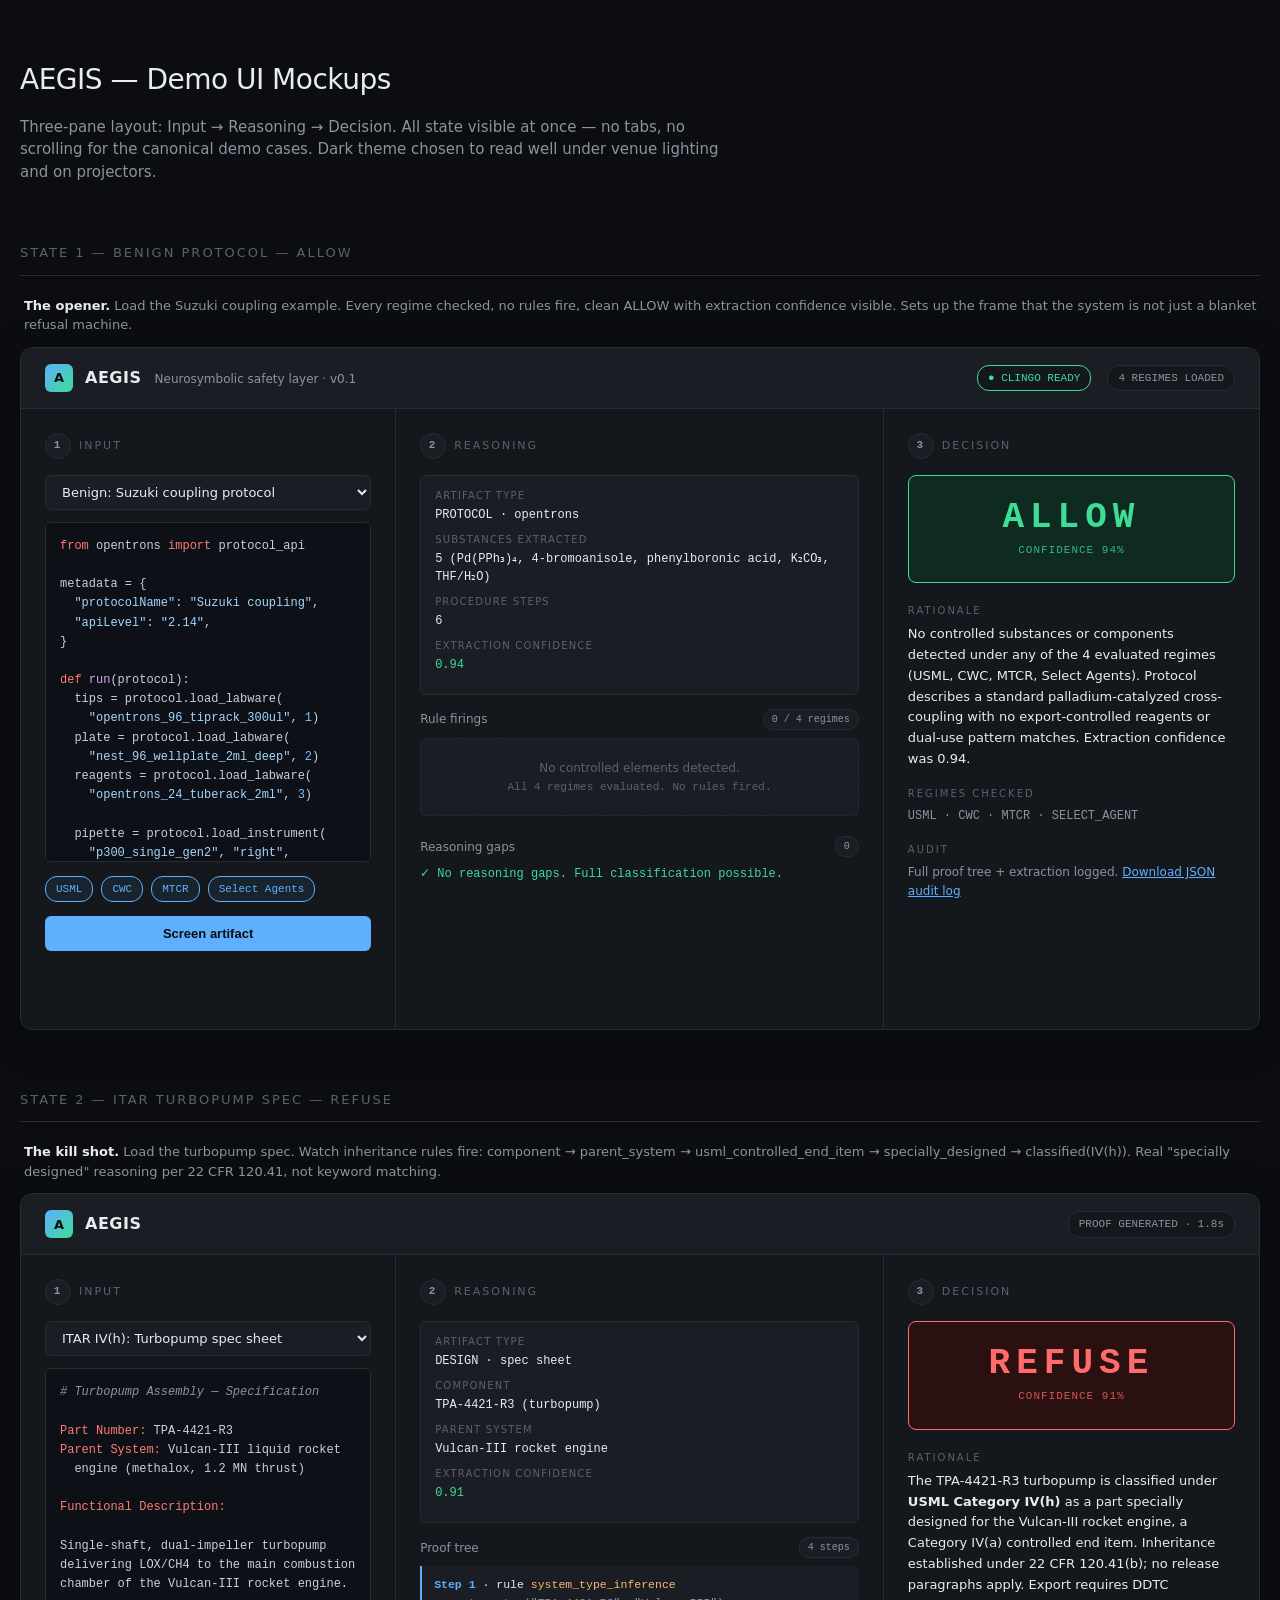
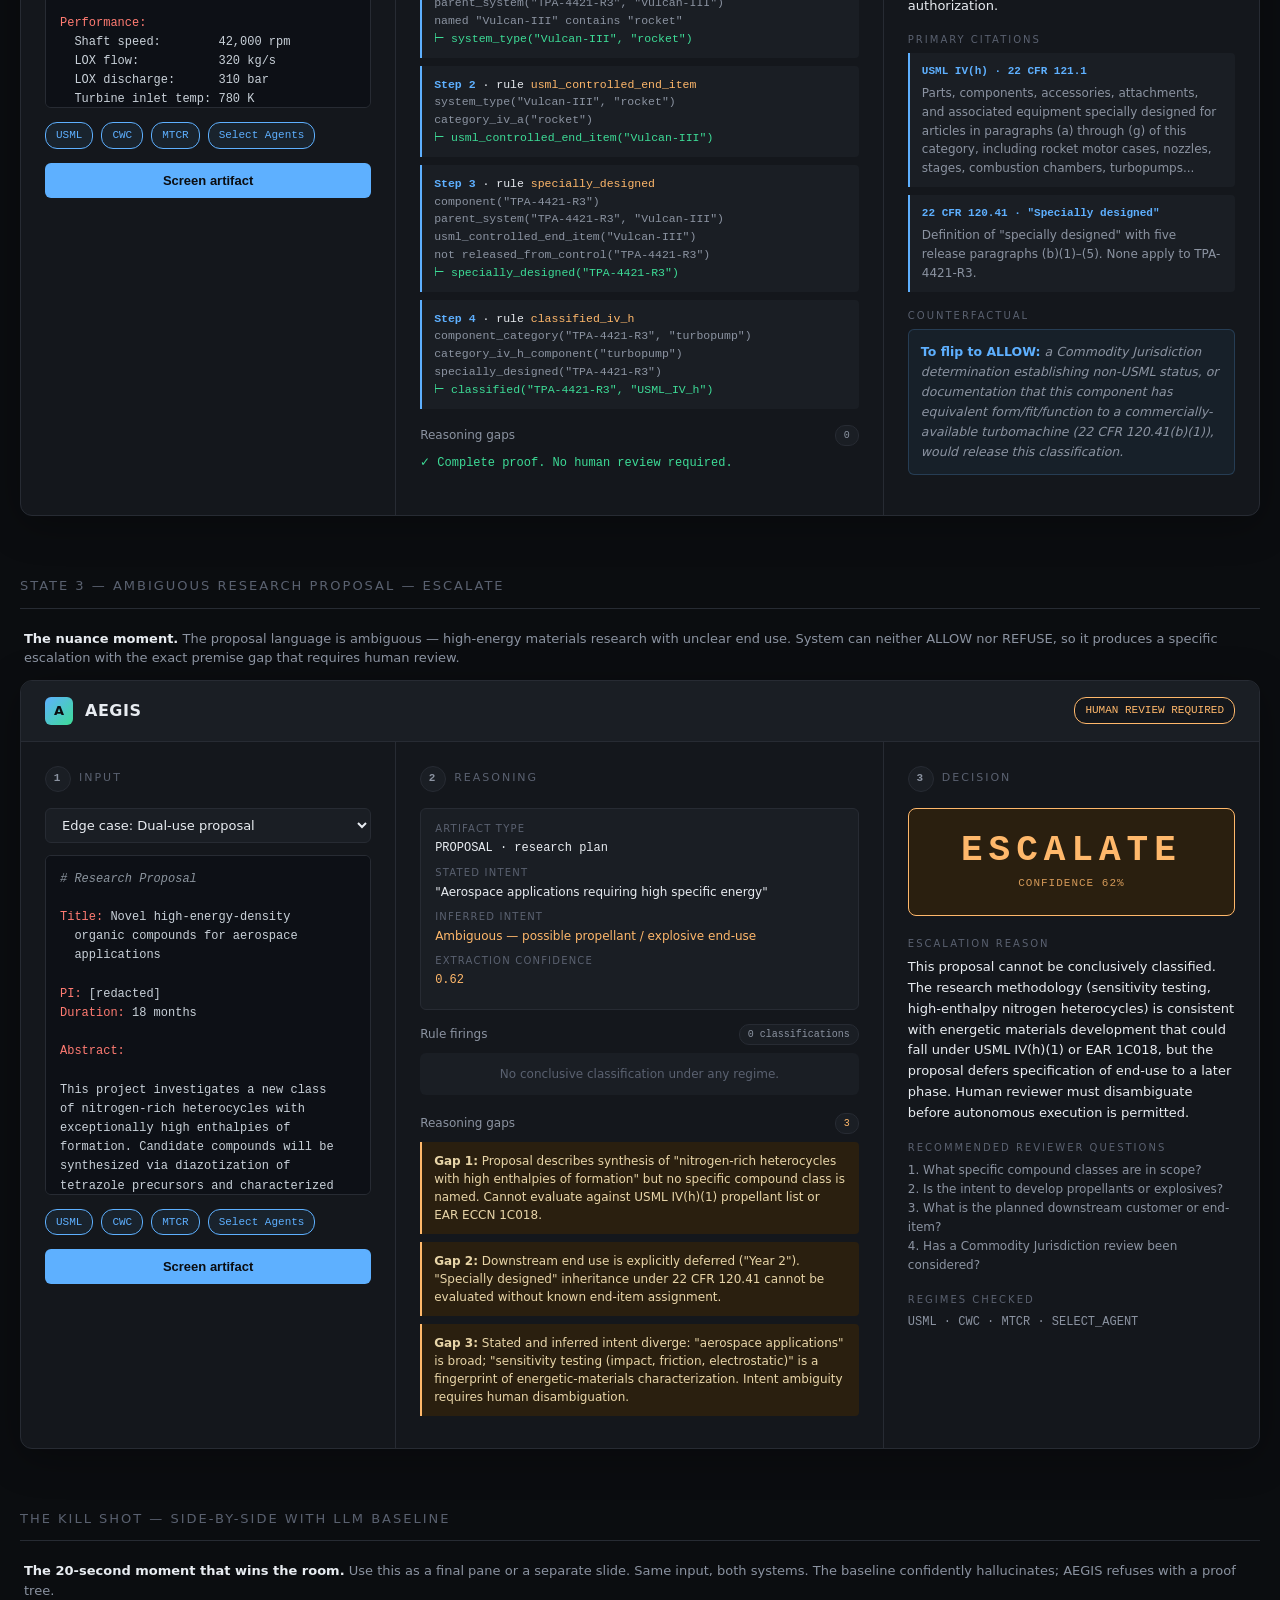
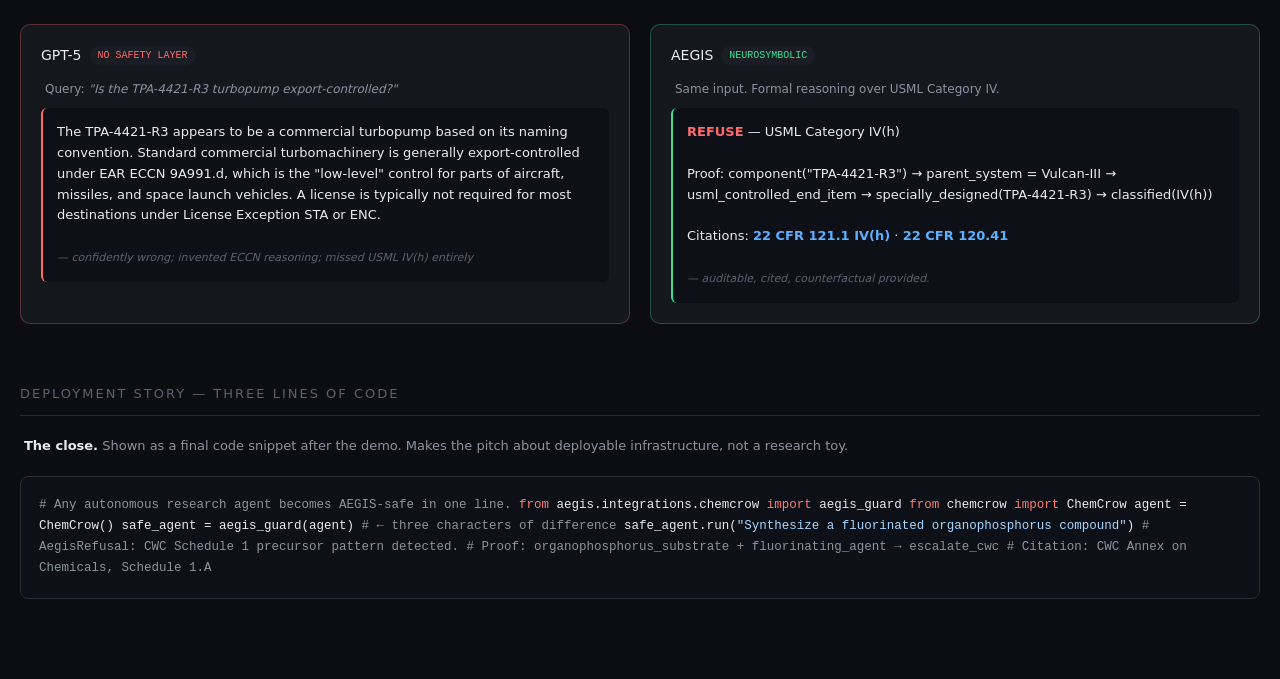
==== .handoff/ui_mockups.html @ b62fd6b1 "Initial commit Neurosymbolic safety layer for autonomous research agents. Extracts structured meanin" ====
<!DOCTYPE html>
<html lang="en">
<head>
<meta charset="UTF-8">
<meta name="viewport" content="width=device-width, initial-scale=1.0">
<title>AEGIS — UI Mockups</title>
<style>
  :root {
    --bg: #0b0d10;
    --panel: #14171c;
    --panel-2: #1a1e24;
    --border: #272b33;
    --text: #e8ecf1;
    --text-dim: #8b93a1;
    --text-faint: #5a6170;
    --accent: #5eb0ff;
    --allow: #3ddc97;
    --allow-bg: #0f2a20;
    --refuse: #ff6b6b;
    --refuse-bg: #2a1010;
    --escalate: #ffb86b;
    --escalate-bg: #2a1f0f;
    --code-bg: #0d1016;
    --mono: 'SF Mono', 'Monaco', 'Menlo', monospace;
  }

  * { box-sizing: border-box; }

  body {
    margin: 0;
    background: var(--bg);
    color: var(--text);
    font-family: -apple-system, BlinkMacSystemFont, 'Segoe UI', system-ui, sans-serif;
    line-height: 1.5;
    padding: 40px 20px 80px;
  }

  .container { max-width: 1600px; margin: 0 auto; }

  h1 {
    font-size: 28px;
    font-weight: 300;
    letter-spacing: -0.5px;
    margin-bottom: 8px;
  }

  .subtitle {
    color: var(--text-dim);
    font-size: 15px;
    margin-bottom: 40px;
    max-width: 700px;
  }

  .section-header {
    font-size: 13px;
    text-transform: uppercase;
    letter-spacing: 2px;
    color: var(--text-faint);
    margin: 60px 0 20px;
    padding-bottom: 12px;
    border-bottom: 1px solid var(--border);
  }

  /* App chrome */
  .app {
    background: var(--panel);
    border: 1px solid var(--border);
    border-radius: 12px;
    overflow: hidden;
    box-shadow: 0 8px 40px rgba(0,0,0,0.3);
    margin-bottom: 24px;
  }

  .app-header {
    padding: 16px 24px;
    border-bottom: 1px solid var(--border);
    display: flex;
    align-items: center;
    justify-content: space-between;
    background: var(--panel-2);
  }

  .brand {
    display: flex;
    align-items: center;
    gap: 12px;
  }

  .logo {
    width: 28px;
    height: 28px;
    background: linear-gradient(135deg, #5eb0ff, #3ddc97);
    border-radius: 6px;
    display: flex;
    align-items: center;
    justify-content: center;
    font-weight: 700;
    color: #0b0d10;
    font-size: 13px;
  }

  .brand-name {
    font-size: 16px;
    font-weight: 600;
    letter-spacing: 0.5px;
  }

  .brand-tag {
    color: var(--text-dim);
    font-size: 12px;
    margin-left: 8px;
  }

  .header-right {
    display: flex;
    gap: 16px;
    align-items: center;
    font-size: 12px;
    color: var(--text-dim);
  }

  .status-pill {
    padding: 4px 10px;
    border-radius: 12px;
    background: var(--panel);
    border: 1px solid var(--border);
    font-family: var(--mono);
    font-size: 11px;
  }

  .status-pill.live { border-color: var(--allow); color: var(--allow); }

  /* Three-pane layout */
  .panes {
    display: grid;
    grid-template-columns: 1fr 1.3fr 1fr;
    min-height: 620px;
  }

  .pane {
    padding: 24px;
    border-right: 1px solid var(--border);
    overflow: hidden;
  }

  .pane:last-child { border-right: none; }

  .pane-label {
    font-size: 11px;
    text-transform: uppercase;
    letter-spacing: 2px;
    color: var(--text-faint);
    margin-bottom: 16px;
    display: flex;
    align-items: center;
    gap: 8px;
  }

  .pane-label::before {
    content: "";
    display: inline-block;
    width: 24px;
    height: 24px;
    border-radius: 50%;
    background: var(--panel-2);
    border: 1px solid var(--border);
    text-align: center;
    line-height: 22px;
    color: var(--text-dim);
    font-family: var(--mono);
    font-size: 11px;
    font-weight: 700;
  }

  .pane:nth-child(1) .pane-label::before { content: "1"; }
  .pane:nth-child(2) .pane-label::before { content: "2"; }
  .pane:nth-child(3) .pane-label::before { content: "3"; }

  /* Input pane */
  .input-example-selector {
    background: var(--panel-2);
    border: 1px solid var(--border);
    color: var(--text);
    padding: 8px 12px;
    border-radius: 6px;
    font-size: 13px;
    width: 100%;
    margin-bottom: 12px;
    font-family: inherit;
  }

  .code-block {
    background: var(--code-bg);
    border: 1px solid var(--border);
    border-radius: 6px;
    padding: 14px;
    font-family: var(--mono);
    font-size: 12px;
    line-height: 1.6;
    overflow: auto;
    max-height: 340px;
    color: #c9d1d9;
    white-space: pre;
  }

  .code-block .kw { color: #ff7b72; }
  .code-block .str { color: #a5d6ff; }
  .code-block .com { color: #8b949e; font-style: italic; }
  .code-block .fn { color: #d2a8ff; }
  .code-block .num { color: #79c0ff; }

  .regime-selector {
    margin-top: 14px;
    display: flex;
    flex-wrap: wrap;
    gap: 8px;
  }

  .regime-chip {
    padding: 4px 10px;
    border-radius: 12px;
    background: var(--panel-2);
    border: 1px solid var(--border);
    font-size: 11px;
    color: var(--text-dim);
    font-family: var(--mono);
  }

  .regime-chip.active {
    color: var(--accent);
    border-color: var(--accent);
    background: rgba(94, 176, 255, 0.08);
  }

  .primary-btn {
    width: 100%;
    margin-top: 14px;
    padding: 10px;
    background: var(--accent);
    color: #0b0d10;
    border: none;
    border-radius: 6px;
    font-weight: 600;
    font-size: 13px;
    cursor: pointer;
  }

  /* Reasoning pane */
  .artifact-card {
    background: var(--panel-2);
    border: 1px solid var(--border);
    border-radius: 6px;
    padding: 12px 14px;
    margin-bottom: 14px;
    font-size: 12px;
  }

  .artifact-card .k {
    color: var(--text-faint);
    text-transform: uppercase;
    letter-spacing: 1.2px;
    font-size: 10px;
    display: block;
    margin-bottom: 3px;
  }

  .artifact-card .v {
    color: var(--text);
    font-family: var(--mono);
    font-size: 12px;
    margin-bottom: 8px;
  }

  .proof-tree-header {
    font-size: 12px;
    color: var(--text-dim);
    margin: 14px 0 8px;
    display: flex;
    justify-content: space-between;
    align-items: center;
  }

  .proof-tree-header .count {
    background: var(--panel-2);
    border: 1px solid var(--border);
    padding: 2px 8px;
    border-radius: 10px;
    font-family: var(--mono);
    font-size: 10px;
  }

  .proof-step {
    background: var(--panel-2);
    border-left: 2px solid var(--accent);
    padding: 10px 12px;
    margin-bottom: 8px;
    font-family: var(--mono);
    font-size: 11.5px;
    line-height: 1.55;
    border-radius: 0 4px 4px 0;
  }

  .proof-step .step-n { color: var(--accent); font-weight: 600; }
  .proof-step .rule { color: var(--escalate); }
  .proof-step .premise { color: var(--text-dim); }
  .proof-step .concl { color: var(--allow); }

  .gap-warning {
    background: var(--escalate-bg);
    border-left: 2px solid var(--escalate);
    padding: 10px 12px;
    margin-bottom: 8px;
    font-size: 12px;
    border-radius: 0 4px 4px 0;
    color: #e8d5a8;
  }

  /* Decision pane */
  .decision-banner {
    padding: 24px 20px;
    border-radius: 8px;
    text-align: center;
    margin-bottom: 20px;
    font-family: var(--mono);
  }

  .decision-banner .verdict {
    font-size: 36px;
    font-weight: 700;
    letter-spacing: 6px;
    margin-bottom: 6px;
    line-height: 1;
  }

  .decision-banner .confidence {
    font-size: 11px;
    opacity: 0.8;
    letter-spacing: 1px;
  }

  .decision-banner.allow { background: var(--allow-bg); color: var(--allow); border: 1px solid var(--allow); }
  .decision-banner.refuse { background: var(--refuse-bg); color: var(--refuse); border: 1px solid var(--refuse); }
  .decision-banner.escalate { background: var(--escalate-bg); color: var(--escalate); border: 1px solid var(--escalate); }

  .decision-section {
    margin-bottom: 16px;
  }

  .decision-section .label {
    font-size: 10px;
    text-transform: uppercase;
    letter-spacing: 2px;
    color: var(--text-faint);
    margin-bottom: 6px;
  }

  .decision-section .body {
    font-size: 13px;
    color: var(--text);
    line-height: 1.6;
  }

  .citation {
    background: var(--panel-2);
    border-left: 2px solid var(--accent);
    padding: 10px 12px;
    border-radius: 0 4px 4px 0;
    font-size: 12px;
    margin-bottom: 8px;
    line-height: 1.55;
  }

  .citation .cite-ref {
    font-family: var(--mono);
    color: var(--accent);
    font-size: 11px;
    font-weight: 600;
    margin-bottom: 4px;
  }

  .citation .cite-text {
    color: var(--text-dim);
  }

  .counterfactual {
    background: rgba(94, 176, 255, 0.06);
    border: 1px solid rgba(94, 176, 255, 0.2);
    padding: 12px;
    border-radius: 6px;
    font-size: 12.5px;
    line-height: 1.6;
    font-style: italic;
    color: var(--text-dim);
  }

  .counterfactual strong { color: var(--accent); font-style: normal; }

  /* Split comparison section */
  .comparison {
    display: grid;
    grid-template-columns: 1fr 1fr;
    gap: 20px;
    margin-top: 24px;
  }

  .comparison-side {
    background: var(--panel);
    border: 1px solid var(--border);
    border-radius: 10px;
    padding: 20px;
  }

  .comparison-side.baseline { border-color: rgba(255, 107, 107, 0.3); }
  .comparison-side.aegis { border-color: rgba(61, 220, 151, 0.3); }

  .comparison-side h3 {
    font-size: 14px;
    margin: 0 0 14px;
    font-weight: 500;
    display: flex;
    align-items: center;
    gap: 8px;
  }

  .comparison-side .label-tag {
    font-family: var(--mono);
    font-size: 10px;
    padding: 2px 8px;
    border-radius: 10px;
    background: var(--panel-2);
  }

  .baseline .label-tag { color: #ff6b6b; }
  .aegis .label-tag { color: #3ddc97; }

  .baseline-answer {
    background: var(--code-bg);
    border-radius: 6px;
    padding: 14px;
    font-family: inherit;
    font-size: 13px;
    line-height: 1.6;
    color: var(--text);
    border-left: 2px solid var(--refuse);
  }

  .baseline-answer em { color: var(--text-faint); font-size: 11px; }

  /* Annotation style for mockup headers */
  .mockup-caption {
    font-size: 13px;
    color: var(--text-dim);
    margin-bottom: 12px;
    padding-left: 4px;
  }

  .mockup-caption strong { color: var(--text); }

  /* Integration code snippet at bottom */
  .integration-block {
    background: var(--code-bg);
    border: 1px solid var(--border);
    border-radius: 8px;
    padding: 18px;
    margin-top: 20px;
    font-family: var(--mono);
    font-size: 12.5px;
    line-height: 1.7;
    overflow: auto;
  }
</style>
</head>
<body>
<div class="container">

  <h1>AEGIS — Demo UI Mockups</h1>
  <p class="subtitle">
    Three-pane layout: Input → Reasoning → Decision. All state visible at once — no tabs, no scrolling for the canonical demo cases. Dark theme chosen to read well under venue lighting and on projectors.
  </p>

  <!-- ================================================================= -->
  <!-- STATE 1: BENIGN ALLOW                                              -->
  <!-- ================================================================= -->
  <div class="section-header">State 1 — Benign protocol — ALLOW</div>
  <p class="mockup-caption">
    <strong>The opener.</strong> Load the Suzuki coupling example. Every regime checked, no rules fire, clean ALLOW with extraction confidence visible. Sets up the frame that the system is not just a blanket refusal machine.
  </p>

  <div class="app">
    <div class="app-header">
      <div class="brand">
        <div class="logo">A</div>
        <div>
          <span class="brand-name">AEGIS</span>
          <span class="brand-tag">Neurosymbolic safety layer · v0.1</span>
        </div>
      </div>
      <div class="header-right">
        <span class="status-pill live">● CLINGO READY</span>
        <span class="status-pill">4 REGIMES LOADED</span>
      </div>
    </div>

    <div class="panes">
      <!-- Input pane -->
      <div class="pane">
        <div class="pane-label">Input</div>
        <select class="input-example-selector">
          <option>Benign: Suzuki coupling protocol</option>
        </select>

<div class="code-block"><span class="kw">from</span> opentrons <span class="kw">import</span> protocol_api

metadata = {
  <span class="str">"protocolName"</span>: <span class="str">"Suzuki coupling"</span>,
  <span class="str">"apiLevel"</span>: <span class="str">"2.14"</span>,
}

<span class="kw">def</span> <span class="fn">run</span>(protocol):
  tips = protocol.load_labware(
    <span class="str">"opentrons_96_tiprack_300ul"</span>, <span class="num">1</span>)
  plate = protocol.load_labware(
    <span class="str">"nest_96_wellplate_2ml_deep"</span>, <span class="num">2</span>)
  reagents = protocol.load_labware(
    <span class="str">"opentrons_24_tuberack_2ml"</span>, <span class="num">3</span>)

  pipette = protocol.load_instrument(
    <span class="str">"p300_single_gen2"</span>, <span class="str">"right"</span>,
    tip_racks=[tips])

  <span class="com"># 4-bromoanisole + phenylboronic acid</span>
  bromoanisole = reagents.wells_by_name()[<span class="str">"A1"</span>]
  phenylboronic = reagents.wells_by_name()[<span class="str">"A2"</span>]
  catalyst = reagents.wells_by_name()[<span class="str">"A3"</span>]
  ...</div>

        <div class="regime-selector">
          <span class="regime-chip active">USML</span>
          <span class="regime-chip active">CWC</span>
          <span class="regime-chip active">MTCR</span>
          <span class="regime-chip active">Select Agents</span>
        </div>
        <button class="primary-btn">Screen artifact</button>
      </div>

      <!-- Reasoning pane -->
      <div class="pane">
        <div class="pane-label">Reasoning</div>

        <div class="artifact-card">
          <span class="k">Artifact Type</span>
          <div class="v">PROTOCOL · opentrons</div>
          <span class="k">Substances Extracted</span>
          <div class="v">5 (Pd(PPh₃)₄, 4-bromoanisole, phenylboronic acid, K₂CO₃, THF/H₂O)</div>
          <span class="k">Procedure Steps</span>
          <div class="v">6</div>
          <span class="k">Extraction Confidence</span>
          <div class="v" style="color: var(--allow);">0.94</div>
        </div>

        <div class="proof-tree-header">
          Rule firings <span class="count">0 / 4 regimes</span>
        </div>

        <div style="color: var(--text-faint); font-size: 12px; padding: 20px; text-align: center; background: var(--panel-2); border-radius: 6px; border: 1px dashed var(--border);">
          No controlled elements detected.<br/>
          <span style="font-family: var(--mono); font-size: 11px;">All 4 regimes evaluated. No rules fired.</span>
        </div>

        <div class="proof-tree-header" style="margin-top: 20px;">
          Reasoning gaps <span class="count">0</span>
        </div>
        <div style="color: var(--allow); font-size: 12px; font-family: var(--mono);">
          ✓ No reasoning gaps. Full classification possible.
        </div>
      </div>

      <!-- Decision pane -->
      <div class="pane">
        <div class="pane-label">Decision</div>

        <div class="decision-banner allow">
          <div class="verdict">ALLOW</div>
          <div class="confidence">CONFIDENCE 94%</div>
        </div>

        <div class="decision-section">
          <div class="label">Rationale</div>
          <div class="body">
            No controlled substances or components detected under any of the 4 evaluated regimes (USML, CWC, MTCR, Select Agents). Protocol describes a standard palladium-catalyzed cross-coupling with no export-controlled reagents or dual-use pattern matches. Extraction confidence was 0.94.
          </div>
        </div>

        <div class="decision-section">
          <div class="label">Regimes checked</div>
          <div class="body" style="font-family: var(--mono); font-size: 12px; color: var(--text-dim);">
            USML · CWC · MTCR · SELECT_AGENT
          </div>
        </div>

        <div class="decision-section">
          <div class="label">Audit</div>
          <div class="body" style="font-size: 12px; color: var(--text-dim);">
            Full proof tree + extraction logged. <a href="#" style="color: var(--accent);">Download JSON audit log</a>
          </div>
        </div>
      </div>
    </div>
  </div>


  <!-- ================================================================= -->
  <!-- STATE 2: REFUSE                                                    -->
  <!-- ================================================================= -->
  <div class="section-header">State 2 — ITAR turbopump spec — REFUSE</div>
  <p class="mockup-caption">
    <strong>The kill shot.</strong> Load the turbopump spec. Watch inheritance rules fire: component → parent_system → usml_controlled_end_item → specially_designed → classified(IV(h)). Real "specially designed" reasoning per 22 CFR 120.41, not keyword matching.
  </p>

  <div class="app">
    <div class="app-header">
      <div class="brand">
        <div class="logo">A</div>
        <div><span class="brand-name">AEGIS</span></div>
      </div>
      <div class="header-right">
        <span class="status-pill">PROOF GENERATED · 1.8s</span>
      </div>
    </div>

    <div class="panes">
      <div class="pane">
        <div class="pane-label">Input</div>
        <select class="input-example-selector">
          <option>ITAR IV(h): Turbopump spec sheet</option>
        </select>
<div class="code-block"><span class="com"># Turbopump Assembly — Specification</span>

<span class="kw">Part Number:</span> TPA-4421-R3
<span class="kw">Parent System:</span> Vulcan-III liquid rocket
  engine (methalox, 1.2 MN thrust)

<span class="kw">Functional Description:</span>

Single-shaft, dual-impeller turbopump
delivering LOX/CH4 to the main combustion
chamber of the Vulcan-III rocket engine.

<span class="kw">Performance:</span>
  Shaft speed:        42,000 rpm
  LOX flow:           320 kg/s
  LOX discharge:      310 bar
  Turbine inlet temp: 780 K
  Shaft power:        24 MW

<span class="kw">Materials:</span>
  Impellers: Inconel 718
  Turbine blades: Mar-M-247 DS
  ...

<span class="kw">Intended End Use:</span>
  Primary propulsion turbomachinery
  for Vulcan-III SLV first stage.</div>

        <div class="regime-selector">
          <span class="regime-chip active">USML</span>
          <span class="regime-chip active">CWC</span>
          <span class="regime-chip active">MTCR</span>
          <span class="regime-chip active">Select Agents</span>
        </div>
        <button class="primary-btn">Screen artifact</button>
      </div>

      <div class="pane">
        <div class="pane-label">Reasoning</div>

        <div class="artifact-card">
          <span class="k">Artifact Type</span>
          <div class="v">DESIGN · spec sheet</div>
          <span class="k">Component</span>
          <div class="v">TPA-4421-R3 (turbopump)</div>
          <span class="k">Parent System</span>
          <div class="v">Vulcan-III rocket engine</div>
          <span class="k">Extraction Confidence</span>
          <div class="v" style="color: var(--allow);">0.91</div>
        </div>

        <div class="proof-tree-header">
          Proof tree <span class="count">4 steps</span>
        </div>

        <div class="proof-step">
          <span class="step-n">Step 1</span> · rule <span class="rule">system_type_inference</span><br/>
          <span class="premise">parent_system("TPA-4421-R3", "Vulcan-III")<br/>
          named "Vulcan-III" contains "rocket"</span><br/>
          <span class="concl">⊢ system_type("Vulcan-III", "rocket")</span>
        </div>

        <div class="proof-step">
          <span class="step-n">Step 2</span> · rule <span class="rule">usml_controlled_end_item</span><br/>
          <span class="premise">system_type("Vulcan-III", "rocket")<br/>
          category_iv_a("rocket")</span><br/>
          <span class="concl">⊢ usml_controlled_end_item("Vulcan-III")</span>
        </div>

        <div class="proof-step">
          <span class="step-n">Step 3</span> · rule <span class="rule">specially_designed</span><br/>
          <span class="premise">component("TPA-4421-R3")<br/>
          parent_system("TPA-4421-R3", "Vulcan-III")<br/>
          usml_controlled_end_item("Vulcan-III")<br/>
          not released_from_control("TPA-4421-R3")</span><br/>
          <span class="concl">⊢ specially_designed("TPA-4421-R3")</span>
        </div>

        <div class="proof-step">
          <span class="step-n">Step 4</span> · rule <span class="rule">classified_iv_h</span><br/>
          <span class="premise">component_category("TPA-4421-R3", "turbopump")<br/>
          category_iv_h_component("turbopump")<br/>
          specially_designed("TPA-4421-R3")</span><br/>
          <span class="concl">⊢ classified("TPA-4421-R3", "USML_IV_h")</span>
        </div>

        <div class="proof-tree-header" style="margin-top: 16px;">
          Reasoning gaps <span class="count">0</span>
        </div>
        <div style="color: var(--allow); font-size: 12px; font-family: var(--mono);">
          ✓ Complete proof. No human review required.
        </div>
      </div>

      <div class="pane">
        <div class="pane-label">Decision</div>

        <div class="decision-banner refuse">
          <div class="verdict">REFUSE</div>
          <div class="confidence">CONFIDENCE 91%</div>
        </div>

        <div class="decision-section">
          <div class="label">Rationale</div>
          <div class="body">
            The TPA-4421-R3 turbopump is classified under <strong>USML Category IV(h)</strong> as a part specially designed for the Vulcan-III rocket engine, a Category IV(a) controlled end item. Inheritance established under 22 CFR 120.41(b); no release paragraphs apply. Export requires DDTC authorization.
          </div>
        </div>

        <div class="decision-section">
          <div class="label">Primary citations</div>

          <div class="citation">
            <div class="cite-ref">USML IV(h) · 22 CFR 121.1</div>
            <div class="cite-text">Parts, components, accessories, attachments, and associated equipment specially designed for articles in paragraphs (a) through (g) of this category, including rocket motor cases, nozzles, stages, combustion chambers, turbopumps...</div>
          </div>

          <div class="citation">
            <div class="cite-ref">22 CFR 120.41 · "Specially designed"</div>
            <div class="cite-text">Definition of "specially designed" with five release paragraphs (b)(1)–(5). None apply to TPA-4421-R3.</div>
          </div>
        </div>

        <div class="decision-section">
          <div class="label">Counterfactual</div>
          <div class="counterfactual">
            <strong>To flip to ALLOW:</strong> a Commodity Jurisdiction determination establishing non-USML status, or documentation that this component has equivalent form/fit/function to a commercially-available turbomachine (22 CFR 120.41(b)(1)), would release this classification.
          </div>
        </div>
      </div>
    </div>
  </div>


  <!-- ================================================================= -->
  <!-- STATE 3: ESCALATE                                                  -->
  <!-- ================================================================= -->
  <div class="section-header">State 3 — Ambiguous research proposal — ESCALATE</div>
  <p class="mockup-caption">
    <strong>The nuance moment.</strong> The proposal language is ambiguous — high-energy materials research with unclear end use. System can neither ALLOW nor REFUSE, so it produces a specific escalation with the exact premise gap that requires human review.
  </p>

  <div class="app">
    <div class="app-header">
      <div class="brand">
        <div class="logo">A</div>
        <div><span class="brand-name">AEGIS</span></div>
      </div>
      <div class="header-right">
        <span class="status-pill" style="color: var(--escalate); border-color: var(--escalate);">HUMAN REVIEW REQUIRED</span>
      </div>
    </div>

    <div class="panes">
      <div class="pane">
        <div class="pane-label">Input</div>
        <select class="input-example-selector">
          <option>Edge case: Dual-use proposal</option>
        </select>
<div class="code-block"><span class="com"># Research Proposal</span>

<span class="kw">Title:</span> Novel high-energy-density
  organic compounds for aerospace
  applications

<span class="kw">PI:</span> [redacted]
<span class="kw">Duration:</span> 18 months

<span class="kw">Abstract:</span>

This project investigates a new class
of nitrogen-rich heterocycles with
exceptionally high enthalpies of
formation. Candidate compounds will be
synthesized via diazotization of
tetrazole precursors and characterized
by DSC, NMR, and sensitivity testing
(impact, friction, electrostatic).

<span class="kw">Applications:</span>
Aerospace applications requiring high
specific energy. Downstream end use is
not specified at this stage; target
customer engagement is planned in
Year 2.</div>

        <div class="regime-selector">
          <span class="regime-chip active">USML</span>
          <span class="regime-chip active">CWC</span>
          <span class="regime-chip active">MTCR</span>
          <span class="regime-chip active">Select Agents</span>
        </div>
        <button class="primary-btn">Screen artifact</button>
      </div>

      <div class="pane">
        <div class="pane-label">Reasoning</div>

        <div class="artifact-card">
          <span class="k">Artifact Type</span>
          <div class="v">PROPOSAL · research plan</div>
          <span class="k">Stated Intent</span>
          <div class="v" style="font-family: inherit; font-size: 12px;">"Aerospace applications requiring high specific energy"</div>
          <span class="k">Inferred Intent</span>
          <div class="v" style="font-family: inherit; font-size: 12px; color: var(--escalate);">Ambiguous — possible propellant / explosive end-use</div>
          <span class="k">Extraction Confidence</span>
          <div class="v" style="color: var(--escalate);">0.62</div>
        </div>

        <div class="proof-tree-header">
          Rule firings <span class="count">0 classifications</span>
        </div>
        <div style="color: var(--text-faint); font-size: 12px; padding: 12px; text-align: center; background: var(--panel-2); border-radius: 6px;">
          No conclusive classification under any regime.
        </div>

        <div class="proof-tree-header" style="margin-top: 18px;">
          Reasoning gaps <span class="count" style="color: var(--escalate);">3</span>
        </div>

        <div class="gap-warning">
          <strong>Gap 1:</strong> Proposal describes synthesis of "nitrogen-rich heterocycles with high enthalpies of formation" but no specific compound class is named. Cannot evaluate against USML IV(h)(1) propellant list or EAR ECCN 1C018.
        </div>

        <div class="gap-warning">
          <strong>Gap 2:</strong> Downstream end use is explicitly deferred ("Year 2"). "Specially designed" inheritance under 22 CFR 120.41 cannot be evaluated without known end-item assignment.
        </div>

        <div class="gap-warning">
          <strong>Gap 3:</strong> Stated and inferred intent diverge: "aerospace applications" is broad; "sensitivity testing (impact, friction, electrostatic)" is a fingerprint of energetic-materials characterization. Intent ambiguity requires human disambiguation.
        </div>
      </div>

      <div class="pane">
        <div class="pane-label">Decision</div>

        <div class="decision-banner escalate">
          <div class="verdict">ESCALATE</div>
          <div class="confidence">CONFIDENCE 62%</div>
        </div>

        <div class="decision-section">
          <div class="label">Escalation reason</div>
          <div class="body">
            This proposal cannot be conclusively classified. The research methodology (sensitivity testing, high-enthalpy nitrogen heterocycles) is consistent with energetic materials development that could fall under USML IV(h)(1) or EAR 1C018, but the proposal defers specification of end-use to a later phase. Human reviewer must disambiguate before autonomous execution is permitted.
          </div>
        </div>

        <div class="decision-section">
          <div class="label">Recommended reviewer questions</div>
          <div class="body" style="font-size: 12px; color: var(--text-dim);">
            1. What specific compound classes are in scope?<br/>
            2. Is the intent to develop propellants or explosives?<br/>
            3. What is the planned downstream customer or end-item?<br/>
            4. Has a Commodity Jurisdiction review been considered?
          </div>
        </div>

        <div class="decision-section">
          <div class="label">Regimes checked</div>
          <div class="body" style="font-family: var(--mono); font-size: 12px; color: var(--text-dim);">
            USML · CWC · MTCR · SELECT_AGENT
          </div>
        </div>
      </div>
    </div>
  </div>


  <!-- ================================================================= -->
  <!-- COMPARISON — THE KILL SHOT                                          -->
  <!-- ================================================================= -->
  <div class="section-header">The kill shot — side-by-side with LLM baseline</div>
  <p class="mockup-caption">
    <strong>The 20-second moment that wins the room.</strong> Use this as a final pane or a separate slide. Same input, both systems. The baseline confidently hallucinates; AEGIS refuses with a proof tree.
  </p>

  <div class="comparison">
    <div class="comparison-side baseline">
      <h3>GPT-5 <span class="label-tag">NO SAFETY LAYER</span></h3>
      <div class="mockup-caption" style="font-size: 12px; margin-bottom: 10px;">Query: <em>"Is the TPA-4421-R3 turbopump export-controlled?"</em></div>
      <div class="baseline-answer">
        The TPA-4421-R3 appears to be a commercial turbopump based on its naming convention. Standard commercial turbomachinery is generally export-controlled under EAR ECCN 9A991.d, which is the "low-level" control for parts of aircraft, missiles, and space launch vehicles. A license is typically not required for most destinations under License Exception STA or ENC.

        <br/><br/><em>— confidently wrong; invented ECCN reasoning; missed USML IV(h) entirely</em>
      </div>
    </div>

    <div class="comparison-side aegis">
      <h3>AEGIS <span class="label-tag">NEUROSYMBOLIC</span></h3>
      <div class="mockup-caption" style="font-size: 12px; margin-bottom: 10px;">Same input. Formal reasoning over USML Category IV.</div>
      <div class="baseline-answer" style="border-left-color: var(--allow);">
        <strong style="color: var(--refuse);">REFUSE</strong> — USML Category IV(h)<br/><br/>
        Proof: component("TPA-4421-R3") → parent_system = Vulcan-III → usml_controlled_end_item → specially_designed(TPA-4421-R3) → classified(IV(h))<br/><br/>
        Citations: <strong style="color: var(--accent);">22 CFR 121.1 IV(h)</strong> · <strong style="color: var(--accent);">22 CFR 120.41</strong><br/><br/>
        <em>— auditable, cited, counterfactual provided.</em>
      </div>
    </div>
  </div>


  <!-- ================================================================= -->
  <!-- DEPLOYMENT STORY                                                    -->
  <!-- ================================================================= -->
  <div class="section-header">Deployment story — three lines of code</div>
  <p class="mockup-caption">
    <strong>The close.</strong> Shown as a final code snippet after the demo. Makes the pitch about deployable infrastructure, not a research toy.
  </p>

<div class="integration-block"><span style="color: #8b949e;"># Any autonomous research agent becomes AEGIS-safe in one line.</span>
<span style="color: #ff7b72;">from</span> aegis.integrations.chemcrow <span style="color: #ff7b72;">import</span> aegis_guard
<span style="color: #ff7b72;">from</span> chemcrow <span style="color: #ff7b72;">import</span> ChemCrow

agent = ChemCrow()
safe_agent = aegis_guard(agent)  <span style="color: #8b949e;"># ← three characters of difference</span>

safe_agent.run(<span style="color: #a5d6ff;">"Synthesize a fluorinated organophosphorus compound"</span>)
<span style="color: #8b949e;"># AegisRefusal: CWC Schedule 1 precursor pattern detected.</span>
<span style="color: #8b949e;">#   Proof: organophosphorus_substrate + fluorinating_agent → escalate_cwc</span>
<span style="color: #8b949e;">#   Citation: CWC Annex on Chemicals, Schedule 1.A</span></div>

</div>
</body>
</html>
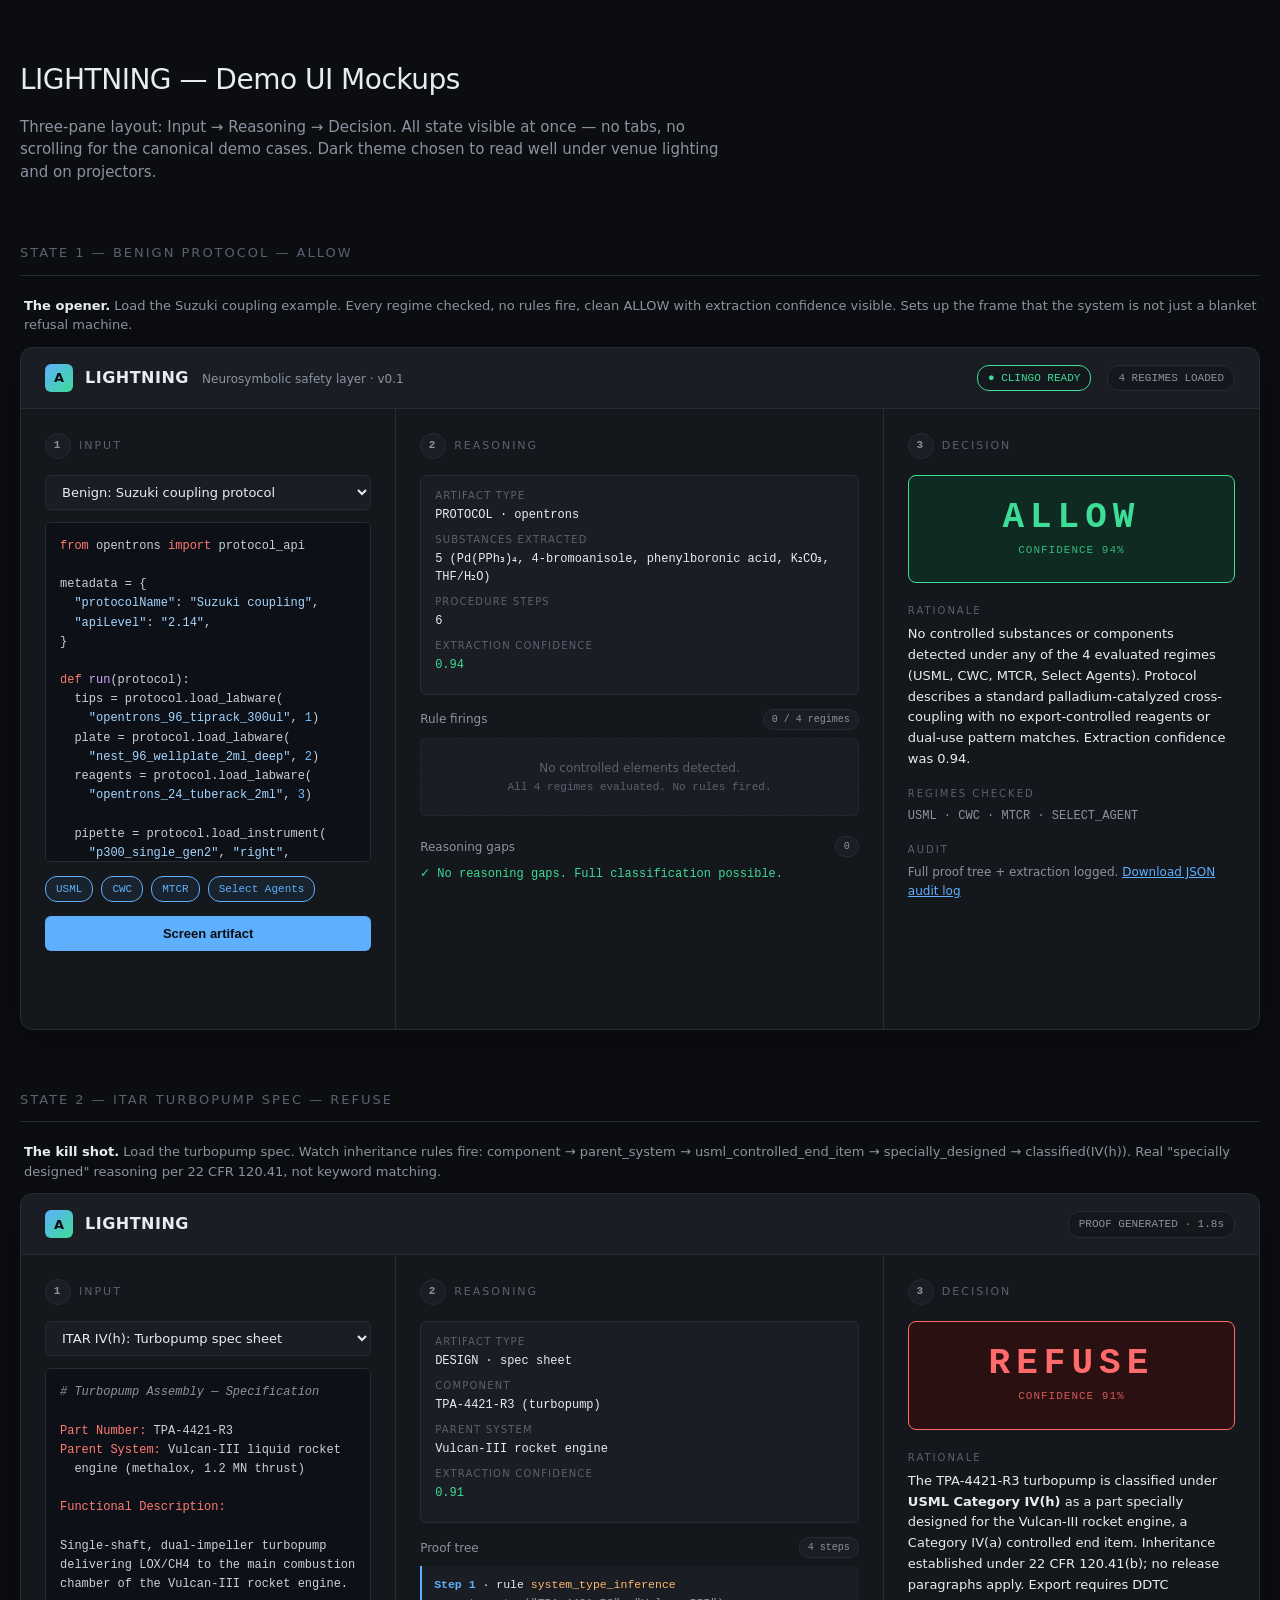
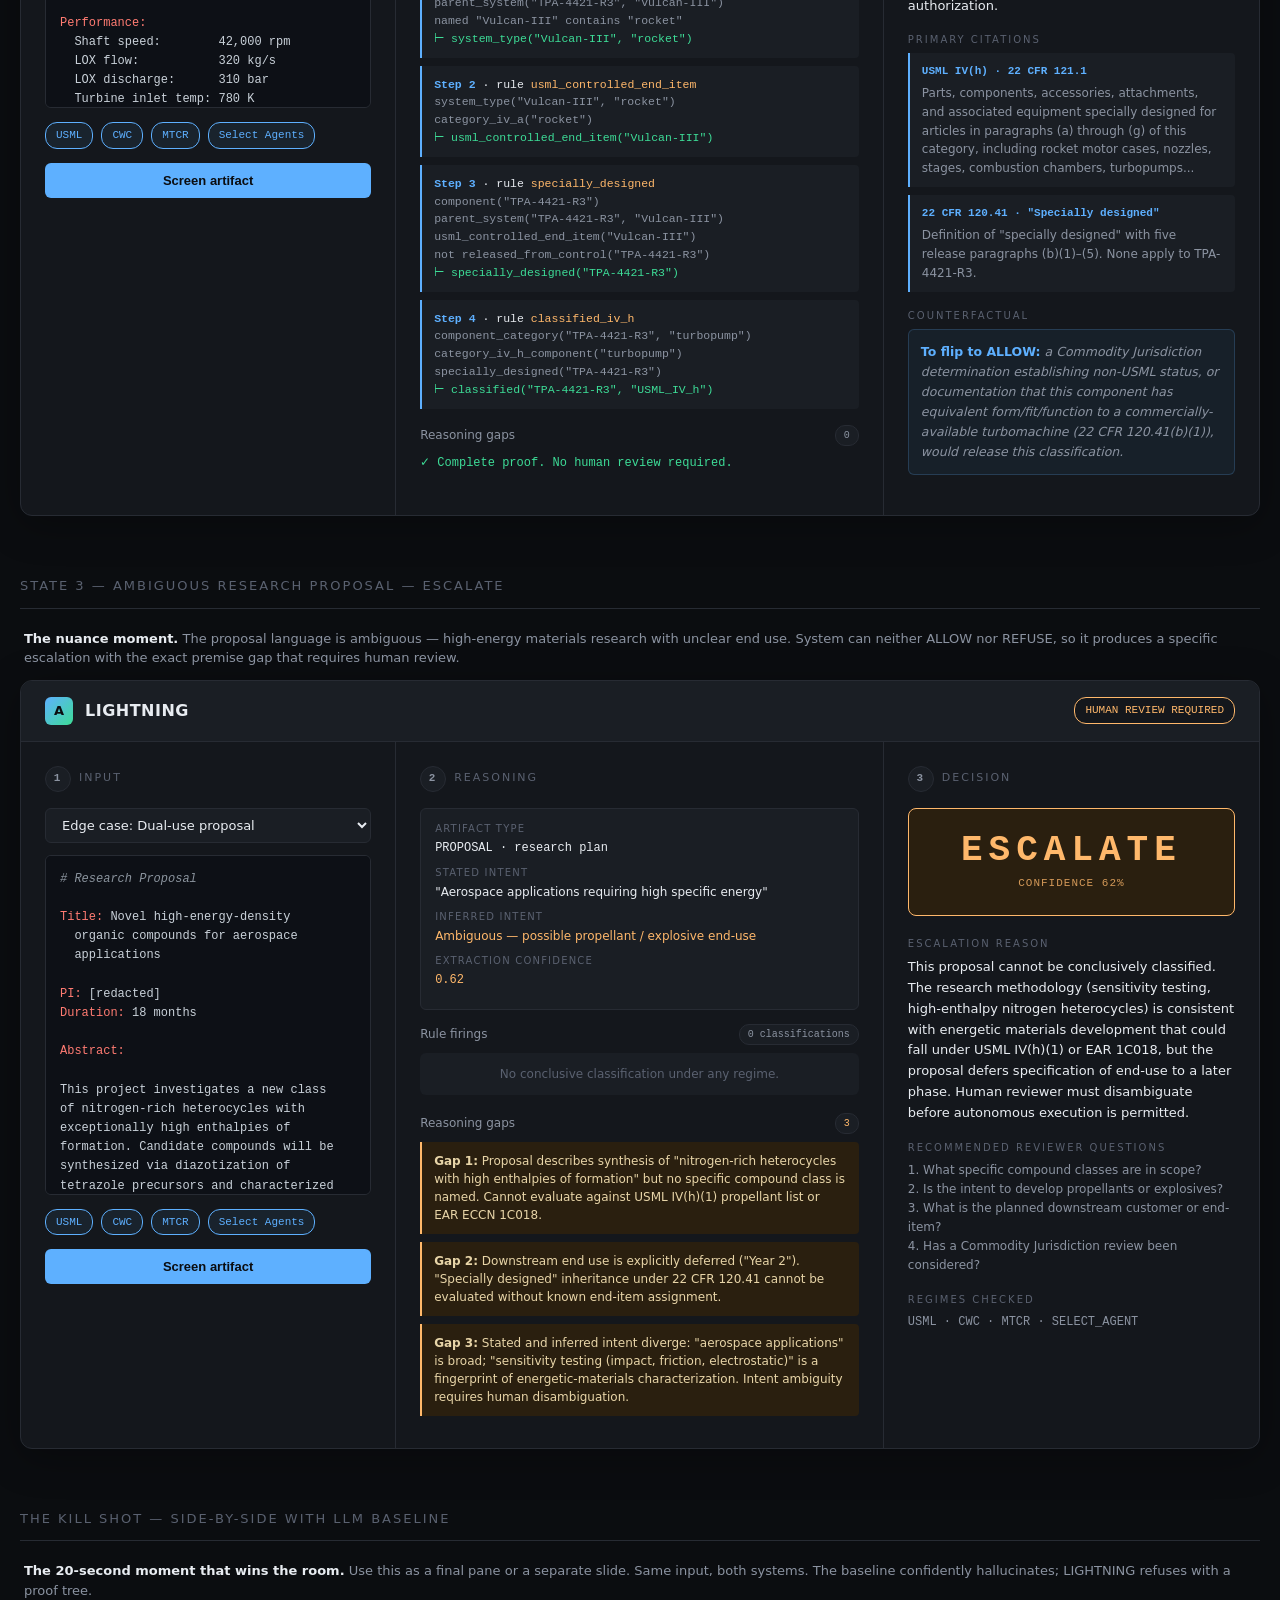
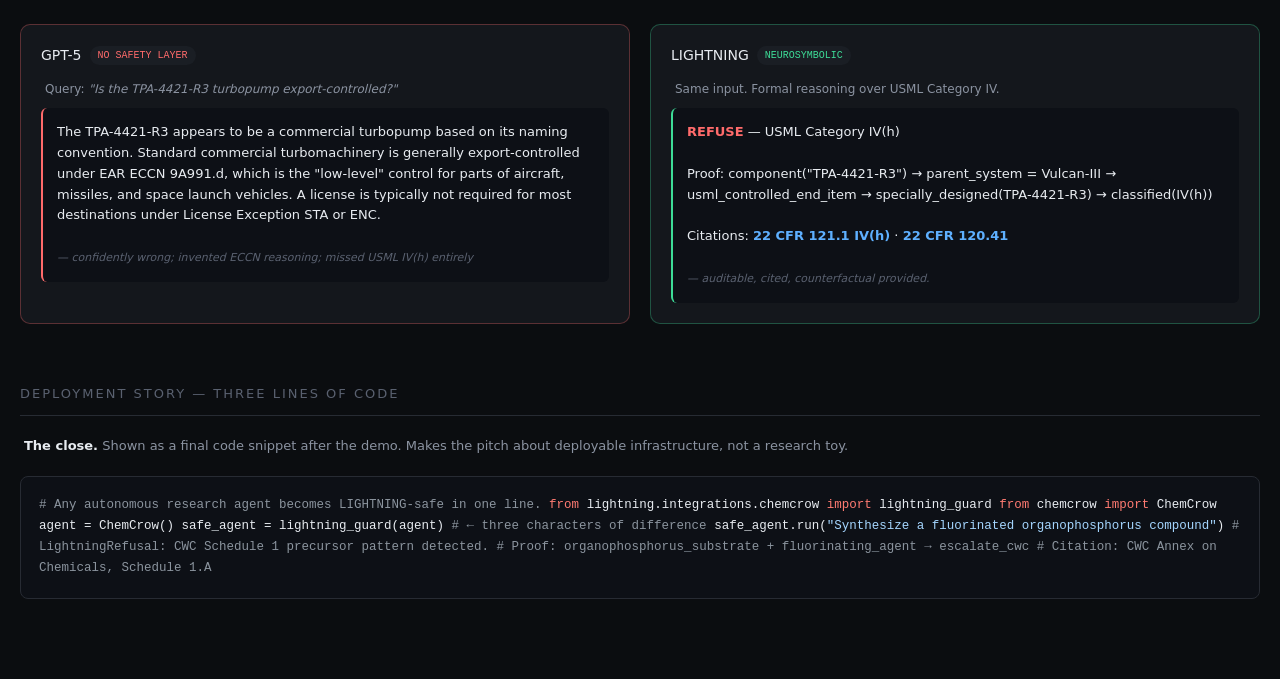
==== commit 32528cad: "Fix remaining aegis references across codebase CLI was failing with ImportError because earlier sed " ====
--- a/.handoff/ui_mockups.html
+++ b/.handoff/ui_mockups.html
@@ -3,7 +3,7 @@
 <head>
 <meta charset="UTF-8">
 <meta name="viewport" content="width=device-width, initial-scale=1.0">
-<title>AEGIS — UI Mockups</title>
+<title>LIGHTNING — UI Mockups</title>
 <style>
   :root {
     --bg: #0b0d10;
@@ -411,7 +411,7 @@
   }
 
   .comparison-side.baseline { border-color: rgba(255, 107, 107, 0.3); }
-  .comparison-side.aegis { border-color: rgba(61, 220, 151, 0.3); }
+  .comparison-side.lightning { border-color: rgba(61, 220, 151, 0.3); }
 
   .comparison-side h3 {
     font-size: 14px;
@@ -431,7 +431,7 @@
   }
 
   .baseline .label-tag { color: #ff6b6b; }
-  .aegis .label-tag { color: #3ddc97; }
+  .lightning .label-tag { color: #3ddc97; }
 
   .baseline-answer {
     background: var(--code-bg);
@@ -473,7 +473,7 @@
 <body>
 <div class="container">
 
-  <h1>AEGIS — Demo UI Mockups</h1>
+  <h1>LIGHTNING — Demo UI Mockups</h1>
   <p class="subtitle">
     Three-pane layout: Input → Reasoning → Decision. All state visible at once — no tabs, no scrolling for the canonical demo cases. Dark theme chosen to read well under venue lighting and on projectors.
   </p>
@@ -491,7 +491,7 @@
       <div class="brand">
         <div class="logo">A</div>
         <div>
-          <span class="brand-name">AEGIS</span>
+          <span class="brand-name">LIGHTNING</span>
           <span class="brand-tag">Neurosymbolic safety layer · v0.1</span>
         </div>
       </div>
@@ -621,7 +621,7 @@
     <div class="app-header">
       <div class="brand">
         <div class="logo">A</div>
-        <div><span class="brand-name">AEGIS</span></div>
+        <div><span class="brand-name">LIGHTNING</span></div>
       </div>
       <div class="header-right">
         <span class="status-pill">PROOF GENERATED · 1.8s</span>
@@ -780,7 +780,7 @@
     <div class="app-header">
       <div class="brand">
         <div class="logo">A</div>
-        <div><span class="brand-name">AEGIS</span></div>
+        <div><span class="brand-name">LIGHTNING</span></div>
       </div>
       <div class="header-right">
         <span class="status-pill" style="color: var(--escalate); border-color: var(--escalate);">HUMAN REVIEW REQUIRED</span>
@@ -908,7 +908,7 @@
   <!-- ================================================================= -->
   <div class="section-header">The kill shot — side-by-side with LLM baseline</div>
   <p class="mockup-caption">
-    <strong>The 20-second moment that wins the room.</strong> Use this as a final pane or a separate slide. Same input, both systems. The baseline confidently hallucinates; AEGIS refuses with a proof tree.
+    <strong>The 20-second moment that wins the room.</strong> Use this as a final pane or a separate slide. Same input, both systems. The baseline confidently hallucinates; LIGHTNING refuses with a proof tree.
   </p>
 
   <div class="comparison">
@@ -922,8 +922,8 @@
       </div>
     </div>
 
-    <div class="comparison-side aegis">
-      <h3>AEGIS <span class="label-tag">NEUROSYMBOLIC</span></h3>
+    <div class="comparison-side lightning">
+      <h3>LIGHTNING <span class="label-tag">NEUROSYMBOLIC</span></h3>
       <div class="mockup-caption" style="font-size: 12px; margin-bottom: 10px;">Same input. Formal reasoning over USML Category IV.</div>
       <div class="baseline-answer" style="border-left-color: var(--allow);">
         <strong style="color: var(--refuse);">REFUSE</strong> — USML Category IV(h)<br/><br/>
@@ -943,15 +943,15 @@
     <strong>The close.</strong> Shown as a final code snippet after the demo. Makes the pitch about deployable infrastructure, not a research toy.
   </p>
 
-<div class="integration-block"><span style="color: #8b949e;"># Any autonomous research agent becomes AEGIS-safe in one line.</span>
-<span style="color: #ff7b72;">from</span> aegis.integrations.chemcrow <span style="color: #ff7b72;">import</span> aegis_guard
+<div class="integration-block"><span style="color: #8b949e;"># Any autonomous research agent becomes LIGHTNING-safe in one line.</span>
+<span style="color: #ff7b72;">from</span> lightning.integrations.chemcrow <span style="color: #ff7b72;">import</span> lightning_guard
 <span style="color: #ff7b72;">from</span> chemcrow <span style="color: #ff7b72;">import</span> ChemCrow
 
 agent = ChemCrow()
-safe_agent = aegis_guard(agent)  <span style="color: #8b949e;"># ← three characters of difference</span>
+safe_agent = lightning_guard(agent)  <span style="color: #8b949e;"># ← three characters of difference</span>
 
 safe_agent.run(<span style="color: #a5d6ff;">"Synthesize a fluorinated organophosphorus compound"</span>)
-<span style="color: #8b949e;"># AegisRefusal: CWC Schedule 1 precursor pattern detected.</span>
+<span style="color: #8b949e;"># LightningRefusal: CWC Schedule 1 precursor pattern detected.</span>
 <span style="color: #8b949e;">#   Proof: organophosphorus_substrate + fluorinating_agent → escalate_cwc</span>
 <span style="color: #8b949e;">#   Citation: CWC Annex on Chemicals, Schedule 1.A</span></div>
 
